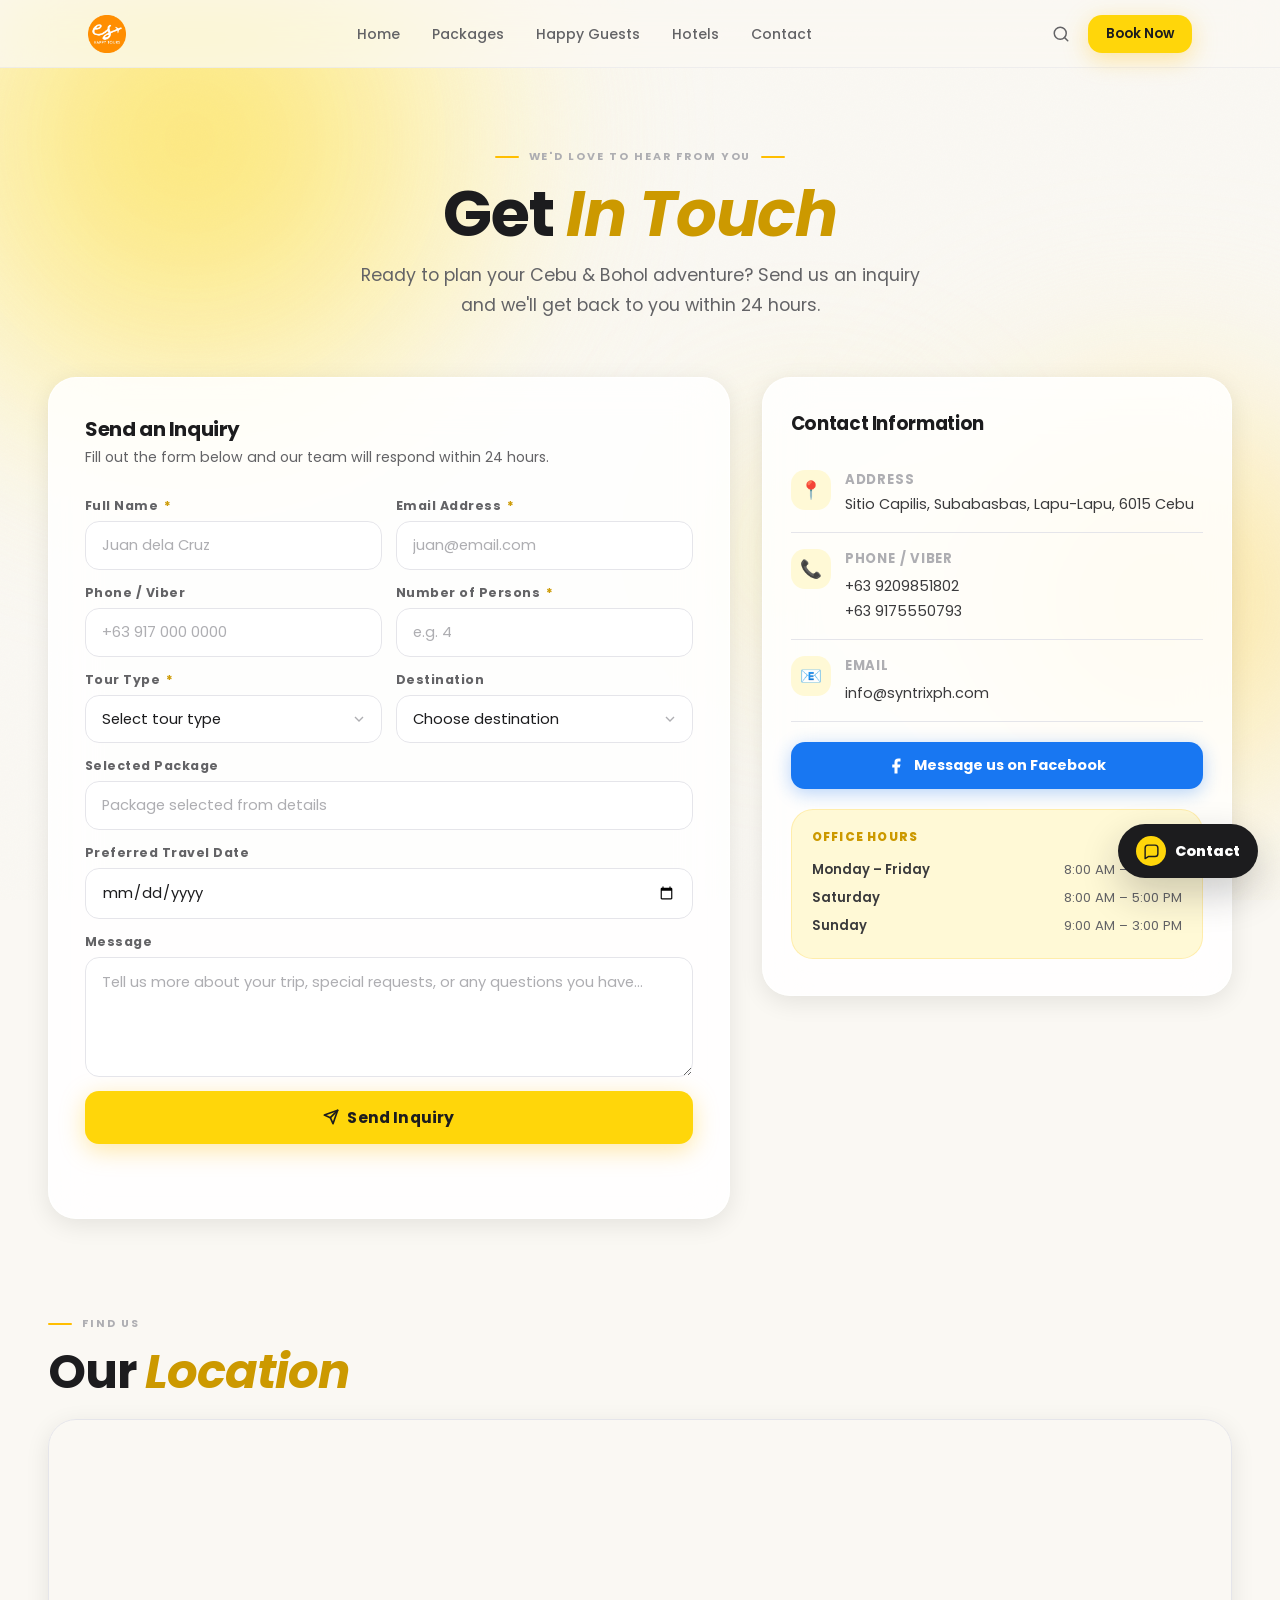
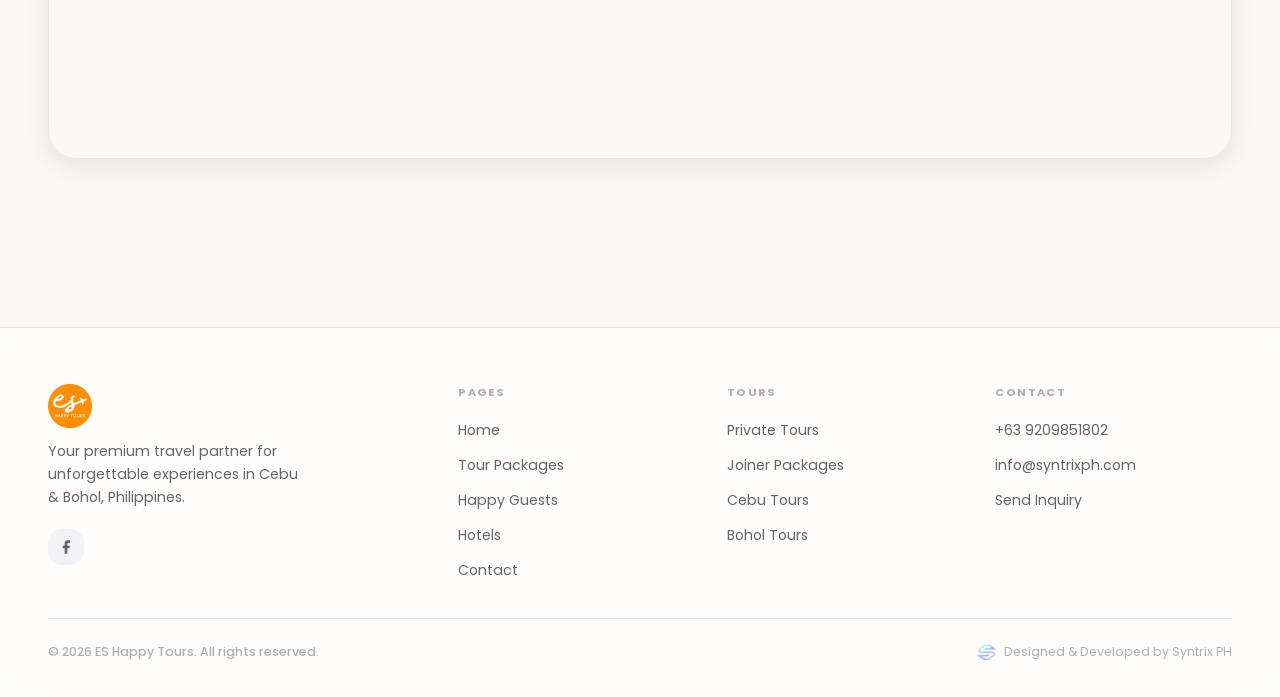
==== contact.html @ 5e9220c2 "Initial ES Happy Tours website" ====
<!DOCTYPE html>
<html lang="en">
<head>
  <meta charset="UTF-8" />
  <link rel="icon" type="image/png" sizes="512x512" href="/favicon.png" />
  <link rel="icon" type="image/png" sizes="192x192" href="/favicon-192.png" />
  <link rel="apple-touch-icon" sizes="180x180" href="/apple-touch-icon.png" />
  <link rel="shortcut icon" href="/favicon.ico" />
  <meta property="og:site_name" content="ES Happy Tours" />
  <meta property="og:image" content="https://eshappytours.com/favicon.png" />
  <meta name="twitter:image" content="https://eshappytours.com/favicon.png" />
  <!-- Meta Pixel Code -->
<script>
!function(f,b,e,v,n,t,s)
{if(f.fbq)return;n=f.fbq=function(){n.callMethod?
n.callMethod.apply(n,arguments):n.queue.push(arguments)};
if(!f._fbq)f._fbq=n;n.push=n;n.loaded=!0;n.version='2.0';
n.queue=[];t=b.createElement(e);t.async=!0;
t.src=v;s=b.getElementsByTagName(e)[0];
s.parentNode.insertBefore(t,s)}(window, document,'script',
'https://connect.facebook.net/en_US/fbevents.js');
fbq('init', '2161999427676069');
fbq('track', 'PageView');
</script>
<noscript><img height="1" width="1" style="display:none"
src="https://www.facebook.com/tr?id=2161999427676069&ev=PageView&noscript=1"
/></noscript>
<!-- End Meta Pixel Code -->
  <meta name="viewport" content="width=device-width, initial-scale=1.0" />
  <meta name="description" content="Contact ES Happy Tours to book your Cebu & Bohol adventure. We'd love to plan your perfect trip." />
  <title>Contact Us — ES Happy Tours</title>

  <link rel="preconnect" href="https://fonts.googleapis.com" />
  <link rel="preconnect" href="https://fonts.gstatic.com" crossorigin />
  <link href="https://fonts.googleapis.com/css2?family=Poppins:wght@300;400;500;600;700;800;900&display=swap" rel="stylesheet" />

  <link rel="stylesheet" href="css/style.css" />
  <link rel="stylesheet" href="css/contact.css" />
  <link rel="stylesheet" href="components/preloader/preloader.css" />
  <link rel="stylesheet" href="components/contact-widget/contact-widget.css" />
</head>
<body>

  <div class="bg-canvas" aria-hidden="true">
    <div class="blob blob-1"></div>
    <div class="blob blob-2"></div>
    <div class="blob blob-3"></div>
  </div>
  <div class="bg-noise" aria-hidden="true"></div>

  <!-- ── HEADER ── -->
  <header class="site-header" id="site-header">
    <div class="nav-container">
      <a class="nav-logo" href="home">
        <img src="assets/images/eslogo.png" alt="ES Happy Tours" />
      </a>
      <nav class="nav-links" aria-label="Main navigation">
        <a href="home">Home</a>
        <a href="packages">Packages</a>
        <a href="guests">Happy Guests</a>
        <a href="hotels">Hotels</a>
        <a href="contact">Contact</a>
      </nav>
      <div class="nav-actions">
        <button class="btn-icon" id="btn-search" aria-label="Search">
          <svg xmlns="http://www.w3.org/2000/svg" width="18" height="18" fill="none" stroke="currentColor" stroke-width="2" stroke-linecap="round" stroke-linejoin="round" viewBox="0 0 24 24"><circle cx="11" cy="11" r="8"/><line x1="21" y1="21" x2="16.65" y2="16.65"/></svg>
        </button>
        <a href="contact" class="btn-cta-nav">Book Now</a>
        <button class="btn-hamburger" id="btn-hamburger" aria-label="Open menu" aria-expanded="false">
          <span></span><span></span><span></span>
        </button>
      </div>
    </div>
  </header>

  <nav class="nav-mobile" id="nav-mobile" aria-label="Mobile navigation">
    <a href="home">Home</a>
    <a href="packages">Packages</a>
    <a href="guests">Happy Guests</a>
    <a href="hotels">Hotels</a>
    <a href="contact">Contact</a>
  </nav>

  <div class="search-overlay" id="search-overlay" aria-hidden="true">
    <div class="search-box">
      <svg xmlns="http://www.w3.org/2000/svg" width="18" height="18" fill="none" stroke="#AEAEB2" stroke-width="2" stroke-linecap="round" stroke-linejoin="round" viewBox="0 0 24 24" aria-hidden="true"><circle cx="11" cy="11" r="8"/><line x1="21" y1="21" x2="16.65" y2="16.65"/></svg>
      <input type="text" id="search-input" placeholder="Search tours, destinations…" autocomplete="off" />
      <button class="search-close" id="search-close" aria-label="Close search">✕</button>
    </div>
  </div>

  <!-- ══════════════════════════════════════════════
       PAGE HERO
  ══════════════════════════════════════════════ -->
  <div class="page-hero">
    <div class="eyebrow">
      <span class="eyebrow-line"></span>
      <span class="eyebrow-text">We'd Love to Hear From You</span>
      <span class="eyebrow-line"></span>
    </div>
    <h1>Get <em>In Touch</em></h1>
    <p>Ready to plan your Cebu &amp; Bohol adventure? Send us an inquiry and we'll get back to you within 24 hours.</p>
  </div>


  <!-- ══════════════════════════════════════════════
       CONTACT FORM + INFO
  ══════════════════════════════════════════════ -->
  <section class="contact-section">
    <div class="inner">
      <div class="contact-grid">

        <!-- ── INQUIRY FORM ── -->
        <div class="form-card reveal">
          <h2 class="form-card-title">Send an Inquiry</h2>
          <p class="form-card-sub">Fill out the form below and our team will respond within 24 hours.</p>

          <form id="contact-form" action="/send-inquiry.php" method="post" novalidate>
            <input type="text" id="website" name="website" style="display:none" tabindex="-1" autocomplete="off">

<input type="hidden" id="f-page-url" name="page_url">
<input type="hidden" id="f-referrer" name="referrer">
<input type="hidden" id="f-submitted-at" name="submitted_at">

            <div class="form-row">
              <div class="form-group">
                <label class="form-label" for="f-name">Full Name <span class="req">*</span></label>
                <input class="form-input" type="text" id="f-name" name="name" placeholder="Juan dela Cruz" autocomplete="name" required />
              </div>
              <div class="form-group">
                <label class="form-label" for="f-email">Email Address <span class="req">*</span></label>
                <input class="form-input" type="email" id="f-email" name="email" placeholder="juan@email.com" autocomplete="email" required />
              </div>
            </div>

            <div class="form-row">
              <div class="form-group">
                <label class="form-label" for="f-phone">Phone / Viber</label>
                <input class="form-input" type="tel" id="f-phone" name="phone" placeholder="+63 917 000 0000" autocomplete="tel" />
              </div>
              <div class="form-group">
                <label class="form-label" for="f-persons">Number of Persons <span class="req">*</span></label>
                <input class="form-input" type="number" id="f-persons" name="persons" placeholder="e.g. 4" min="1" max="50" required />
              </div>
            </div>

            <div class="form-row">
              <div class="form-group">
                <label class="form-label" for="f-tour-type">Tour Type <span class="req">*</span></label>
                <select class="form-select" id="f-tour-type" name="tour_type" required>
                  <option value="" disabled selected>Select tour type</option>
                  <option value="private">Private Tour</option>
                  <option value="joiner">Joiner Package</option>
                </select>
              </div>
              <div class="form-group">
                <label class="form-label" for="f-destination">Destination</label>
                <select class="form-select" id="f-destination" name="destination">
                  <option value="" disabled selected>Choose destination</option>
                  <option value="cebu">Cebu</option>
                  <option value="bohol">Bohol</option>
                  <option value="both">Cebu + Bohol</option>
                  <option value="undecided">Not sure yet</option>
                </select>
              </div>
            </div>

            <div class="form-group">
              <label class="form-label" for="f-package">Selected Package</label>
              <input class="form-input" type="text" id="f-package" name="package" placeholder="Package selected from details" readonly />
            </div>

            <div class="form-group">
              <label class="form-label" for="f-date">Preferred Travel Date</label>
              <input class="form-input" type="date" id="f-date" name="date" />
            </div>

            <div class="form-group">
              <label class="form-label" for="f-message">Message</label>
              <textarea class="form-textarea" id="f-message" name="message" placeholder="Tell us more about your trip, special requests, or any questions you have…"></textarea>
            </div>

            <button class="form-submit" type="submit" id="btn-submit">
              <svg xmlns="http://www.w3.org/2000/svg" width="16" height="16" fill="none" stroke="currentColor" stroke-width="2.5" stroke-linecap="round" stroke-linejoin="round" viewBox="0 0 24 24"><line x1="22" y1="2" x2="11" y2="13"/><polygon points="22 2 15 22 11 13 2 9 22 2"/></svg>
              Send Inquiry
            </button>

            <p class="form-feedback" id="form-feedback" aria-live="polite"></p>
          </form>
        </div>


        <!-- ── CONTACT INFO ── -->
        <div class="info-card reveal reveal-delay-2">
          <h3 class="info-card-title">Contact Information</h3>

          <div class="info-item">
            <div class="info-icon">📍</div>
            <div class="info-detail">
              <strong>Address</strong>
              <p>Sitio Capilis, Subabasbas, Lapu-Lapu, 6015 Cebu</p>
            </div>
          </div>

          <div class="info-item">
            <div class="info-icon">📞</div>
            <div class="info-detail">
              <strong>Phone / Viber</strong>
              <ul><a href="tel:+639209851802">+63 9209851802</a></ul>
              <ul><a href="tel:+639175550793">+63 9175550793</a></ul>
            </div>
          </div>

          <div class="info-item">
            <div class="info-icon">📧</div>
            <div class="info-detail">
              <strong>Email</strong>
              <a href="mailto:info@syntrixph.com">info@syntrixph.com</a>
            </div>
          </div>

          <a href="https://www.facebook.com/ESHappyTours" target="_blank" rel="noopener noreferrer" class="btn-facebook">
            <svg xmlns="http://www.w3.org/2000/svg" width="18" height="18" fill="currentColor" viewBox="0 0 24 24"><path d="M18 2h-3a5 5 0 0 0-5 5v3H7v4h3v8h4v-8h3l1-4h-4V7a1 1 0 0 1 1-1h3z"/></svg>
            Message us on Facebook
          </a>

          <div class="hours-card">
            <h4>Office Hours</h4>
            <div class="hours-row">
              <span class="hours-days">Monday – Friday</span>
              <span class="hours-time">8:00 AM – 6:00 PM</span>
            </div>
            <div class="hours-row">
              <span class="hours-days">Saturday</span>
              <span class="hours-time">8:00 AM – 5:00 PM</span>
            </div>
            <div class="hours-row">
              <span class="hours-days">Sunday</span>
              <span class="hours-time">9:00 AM – 3:00 PM</span>
            </div>
          </div>
        </div>

      </div>
    </div>
  </section>


  <!-- ══════════════════════════════════════════════
       MAP SECTION
  ══════════════════════════════════════════════ -->
  <section class="map-section">
    <div class="inner">
      <div class="section-hd reveal" style="text-align:left;margin-bottom:20px;">
        <div class="eyebrow" style="justify-content:flex-start;">
          <span class="eyebrow-line"></span>
          <span class="eyebrow-text">Find Us</span>
        </div>
        <h2>Our <em>Location</em></h2>
      </div>
      <div class="map-container reveal">
        <!-- Replace src with your actual Google Maps embed URL -->
        <iframe
          src="https://www.google.com/maps/embed?pb=!1m18!1m12!1m3!1d3925.973568353927!2d123.96872647605574!3d10.263713189855576!2m3!1f0!2f0!3f0!3m2!1i1024!2i768!4f13.1!3m3!1m2!1s0x33a99bb6978c1693%3A0xc9450e918ebc047!2sE.S.%20Happy%20Tours!5e0!3m2!1sen!2sph!4v1778467590645!5m2!1sen!2sph"
          title="ES Happy Tours Location — Cebu City"
          loading="lazy"
          referrerpolicy="strict-origin-when-cross-origin"
          allowfullscreen>
        </iframe>
      </div>
    </div>
  </section>


  <!-- ══════════════════════════════════════════════
       FOOTER
  ══════════════════════════════════════════════ -->
  <footer class="site-footer">
    <div class="footer-grid">
      <div class="footer-brand-col">
        <div class="footer-logo"><img src="assets/images/eslogo.png" alt="ES Happy Tours" /></div>
        <p>Your premium travel partner for unforgettable experiences in Cebu &amp; Bohol, Philippines.</p>
        <div class="footer-social">
          <a href="https://www.facebook.com/YOUR_PAGE_HERE" target="_blank" rel="noopener noreferrer" aria-label="Facebook">
            <svg xmlns="http://www.w3.org/2000/svg" width="16" height="16" fill="currentColor" viewBox="0 0 24 24"><path d="M18 2h-3a5 5 0 0 0-5 5v3H7v4h3v8h4v-8h3l1-4h-4V7a1 1 0 0 1 1-1h3z"/></svg>
          </a>
        </div>
      </div>
      <div class="footer-col"><h4>Pages</h4><ul><li><a href="home">Home</a></li><li><a href="packages">Tour Packages</a></li><li><a href="guests">Happy Guests</a></li><li><a href="hotels">Hotels</a></li><li><a href="contact">Contact</a></li></ul></div>
      <div class="footer-col"><h4>Tours</h4><ul><li><a href="packages">Private Tours</a></li><li><a href="packages">Joiner Packages</a></li><li><a href="packages">Cebu Tours</a></li><li><a href="packages">Bohol Tours</a></li></ul></div>
      <div class="footer-col"><h4>Contact</h4><ul><li><a href="tel:+639209851802">+63 9209851802</a></li><li><a href="mailto:info@syntrixph.com">info@syntrixph.com</a></li><li><a href="contact">Send Inquiry</a></li></ul></div>
    </div>
    <div class="footer-bottom">
      <span class="footer-copy">© 2026 ES Happy Tours. All rights reserved.</span>
      <div class="footer-dev">
        <img src="assets/images/SYNTRIX-LOGO-S.png" alt="Syntrix PH" />
        <a href="https://syntrixph.com" target="_blank" rel="noopener noreferrer">Designed &amp; Developed by Syntrix PH</a>
      </div>
    </div>
  </footer>

  <script src="components/preloader/preloader.js"></script>
  <script src="js/main.js"></script>
  <script src="components/contact-widget/contact-widget.js"></script>
</body>
</html>
---- css/style.css ----
/* ============================================================
   ES HAPPY TOURS — GLOBAL DESIGN SYSTEM
   style.css  |  Syntrix PH © 2026
   ============================================================ */


/* ── 1. CSS VARIABLES ─────────────────────────────────────── */
:root {
  --yellow:        #FFD60A;
  --yellow-soft:   #FFF9D6;
  --yellow-warm:   #FFBE00;
  --yellow-deep:   #CC9900;
  --white:         #FFFFFF;
  --off-white:     #FAF8F3;
  --gray-1:        #1C1C1E;
  --gray-2:        #3A3A3C;
  --gray-3:        #636366;
  --gray-4:        #AEAEB2;
  --gray-5:        #E5E5EA;
  --gray-6:        #F2F2F7;
  --color-success: #34C759;
  --color-error:   #FF3B30;
  --fb-blue:       #1877F2;
  --fb-blue-dark:  #0e5fc0;

  --nav-height:    68px;
  --max-w:         1200px;
  --pad-x:         clamp(16px, 4vw, 48px);

  --r-sm:   8px;
  --r-md:   14px;
  --r-lg:   22px;
  --r-xl:   28px;
  --r-pill: 999px;

  --sh-sm:     0 2px 8px  rgba(0,0,0,0.06);
  --sh-md:     0 6px 24px rgba(0,0,0,0.09);
  --sh-lg:     0 20px 48px rgba(0,0,0,0.14);
  --sh-yellow: 0 6px 24px rgba(255,190,0,0.35);

  --ease: cubic-bezier(0.16, 1, 0.3, 1);
}


/* ── 2. RESET & BASE ─────────────────────────────────────── */
*, *::before, *::after { box-sizing: border-box; margin: 0; padding: 0; }

html { scroll-behavior: smooth; -webkit-text-size-adjust: 100%; }

body {
  font-family: 'Poppins', sans-serif;
  background: var(--off-white);
  color: var(--gray-1);
  overflow-x: hidden;
  min-height: 100vh;
  padding-top: var(--nav-height);
}

img  { display: block; max-width: 100%; }
a    { color: inherit; text-decoration: none; }
button { cursor: pointer; font-family: inherit; }
ul   { list-style: none; }

h1, h2, h3 {
  font-family: 'Poppins', sans-serif;
  font-weight: 700;
  line-height: 1.1;
  letter-spacing: -0.02em;
}

h1 em, h2 em { font-style: italic; color: var(--yellow-deep); }
h1 .muted, h2 .muted { color: var(--gray-4); }


/* ── 3. BACKGROUND BLOBS + NOISE ─────────────────────────── */
.bg-canvas {
  position: fixed; inset: 0; z-index: 0;
  pointer-events: none; overflow: hidden;
}

.blob {
  position: absolute; border-radius: 50%; filter: blur(90px);
}

.blob-1 {
  width: 680px; height: 680px;
  background: radial-gradient(circle, #FFD60A 0%, #FFF4B8 60%, transparent 100%);
  top: -200px; left: -150px; opacity: 0.65;
  animation: drift1 20s ease-in-out infinite alternate;
}

.blob-2 {
  width: 480px; height: 480px;
  background: radial-gradient(circle, #FFBE00 0%, #FFF9D6 65%, transparent 100%);
  bottom: 60px; right: -120px; opacity: 0.5;
  animation: drift2 25s ease-in-out infinite alternate;
}

.blob-3 {
  width: 340px; height: 340px;
  background: radial-gradient(circle, #FFE566 0%, transparent 70%);
  top: 42%; left: 50%; opacity: 0.4;
  animation: drift3 17s ease-in-out infinite alternate;
}

.bg-noise {
  position: fixed; inset: 0; z-index: 0; pointer-events: none; opacity: 0.022;
  background-image: url("data:image/svg+xml,%3Csvg xmlns='http://www.w3.org/2000/svg' width='300' height='300'%3E%3Cfilter id='n'%3E%3CfeTurbulence type='fractalNoise' baseFrequency='0.75' numOctaves='4' stitchTiles='stitch'/%3E%3C/filter%3E%3Crect width='300' height='300' filter='url(%23n)'/%3E%3C/svg%3E");
}


/* ── 4. SITE HEADER & NAV ────────────────────────────────── */
.site-header {
  position: fixed; top: 0; left: 0; right: 0; z-index: 900;
  height: var(--nav-height);
  background: rgba(250, 248, 243, 0.82);
  backdrop-filter: blur(24px) saturate(180%);
  -webkit-backdrop-filter: blur(24px) saturate(180%);
  border-bottom: 1px solid rgba(229,229,234,0.6);
  transition: box-shadow 0.3s var(--ease), background 0.3s var(--ease);
  animation: fadeDown 0.75s ease both;
}

.site-header.scrolled {
  box-shadow: 0 2px 20px rgba(0,0,0,0.08);
  background: rgba(250, 248, 243, 0.95);
}

.nav-container {
  max-width: var(--max-w);
  margin: 0 auto;
  height: var(--nav-height);
  padding: 0 var(--pad-x);
  display: flex;
  align-items: center;
  justify-content: space-between;
  gap: 24px;
}

.nav-logo {
  flex-shrink: 0;
  display: flex;
  align-items: center;
}

.nav-logo img {
  height: 38px;
  width: auto;
  object-fit: contain;
}

.nav-links {
  display: flex;
  align-items: center;
  gap: 4px;
  flex: 1;
  justify-content: center;
}

.nav-links a {
  padding: 8px 14px;
  font-size: 0.875rem;
  font-weight: 500;
  color: var(--gray-3);
  border-radius: var(--r-md);
  transition: color 0.2s, background 0.2s;
  white-space: nowrap;
}

.nav-links a:hover { color: var(--gray-1); background: rgba(0,0,0,0.04); }
.nav-links a.active { color: var(--gray-1); font-weight: 600; }
.nav-links a.active::after {
  content: '';
  display: block;
  margin: 2px auto 0;
  width: 16px; height: 2px;
  background: var(--yellow-warm);
  border-radius: 2px;
}

.nav-actions {
  display: flex;
  align-items: center;
  gap: 8px;
  flex-shrink: 0;
}

.btn-icon {
  display: flex; align-items: center; justify-content: center;
  width: 38px; height: 38px;
  border: none; background: transparent;
  border-radius: var(--r-md);
  color: var(--gray-3);
  transition: color 0.2s, background 0.2s;
}
.btn-icon:hover { color: var(--gray-1); background: rgba(0,0,0,0.05); }

.btn-hamburger {
  display: none;
  flex-direction: column; gap: 5px; justify-content: center; align-items: center;
  width: 38px; height: 38px;
  border: none; background: transparent;
  border-radius: var(--r-md);
  transition: background 0.2s;
}
.btn-hamburger:hover { background: rgba(0,0,0,0.05); }
.btn-hamburger span {
  display: block;
  width: 20px; height: 2px;
  background: var(--gray-2);
  border-radius: 2px;
  transition: transform 0.3s var(--ease), opacity 0.3s;
}
.btn-hamburger.open span:nth-child(1) { transform: translateY(7px) rotate(45deg); }
.btn-hamburger.open span:nth-child(2) { opacity: 0; transform: scaleX(0); }
.btn-hamburger.open span:nth-child(3) { transform: translateY(-7px) rotate(-45deg); }

.btn-cta-nav {
  display: inline-flex; align-items: center; gap: 6px;
  padding: 9px 18px;
  background: var(--yellow);
  color: var(--gray-1);
  font-size: 0.85rem; font-weight: 600;
  border: none; border-radius: var(--r-md);
  box-shadow: var(--sh-yellow);
  transition: all 0.2s var(--ease);
  white-space: nowrap;
}
.btn-cta-nav:hover { background: var(--yellow-warm); transform: translateY(-1px); box-shadow: 0 8px 24px rgba(255,190,0,0.42); }
.btn-cta-nav:active { transform: scale(0.97); }


/* ── 5. MOBILE MENU ──────────────────────────────────────── */
.nav-mobile {
  display: flex;
  flex-direction: column; gap: 2px;
  position: fixed;
  top: var(--nav-height); left: 0; right: 0;
  z-index: 899;
  background: rgba(250, 248, 243, 0.98);
  backdrop-filter: blur(24px);
  -webkit-backdrop-filter: blur(24px);
  border-bottom: 1px solid var(--gray-5);
  padding: 12px var(--pad-x) 20px;
  opacity: 0;
  visibility: hidden;
  pointer-events: none;
  transform: translateY(-10px);
  transition: opacity 0.25s var(--ease), transform 0.25s var(--ease), visibility 0s 0.26s;
}

.nav-mobile.open {
  opacity: 1;
  visibility: visible;
  pointer-events: auto;
  transform: translateY(0);
  transition: opacity 0.25s var(--ease), transform 0.25s var(--ease), visibility 0s 0s;
}

.nav-mobile a {
  padding: 13px 12px;
  font-size: 1rem; font-weight: 500;
  color: var(--gray-2);
  border-radius: var(--r-md);
  transition: background 0.2s, color 0.2s;
  border-bottom: 1px solid var(--gray-6);
}
.nav-mobile a:last-child { border-bottom: none; }
.nav-mobile a:hover { background: rgba(0,0,0,0.03); color: var(--gray-1); }
.nav-mobile a.active { color: var(--gray-1); font-weight: 600; }


/* ── 6. SEARCH OVERLAY ───────────────────────────────────── */
.search-overlay {
  position: fixed; inset: 0; z-index: 950;
  background: rgba(28,28,30,0.7);
  backdrop-filter: blur(8px);
  -webkit-backdrop-filter: blur(8px);
  display: flex; align-items: flex-start; justify-content: center;
  padding-top: 120px;
  opacity: 0; pointer-events: none;
  transition: opacity 0.25s var(--ease);
}

.search-overlay.open {
  opacity: 1; pointer-events: auto;
}

.search-box {
  width: 100%; max-width: 600px;
  margin: 0 var(--pad-x);
  background: var(--white);
  border-radius: var(--r-xl);
  padding: 8px 8px 8px 20px;
  display: flex; align-items: center; gap: 8px;
  box-shadow: var(--sh-lg);
  transform: translateY(-16px);
  transition: transform 0.3s var(--ease);
}

.search-overlay.open .search-box { transform: translateY(0); }

.search-box input {
  flex: 1;
  font-size: 1.05rem; color: var(--gray-1);
  background: transparent; border: none; outline: none;
  font-family: inherit; padding: 8px 0;
}
.search-box input::placeholder { color: var(--gray-4); }

.search-close {
  display: flex; align-items: center; justify-content: center;
  width: 40px; height: 40px;
  background: var(--gray-6); border: none;
  border-radius: var(--r-md); color: var(--gray-3);
  font-size: 1.1rem; font-weight: 600;
  transition: background 0.2s, color 0.2s;
}
.search-close:hover { background: var(--gray-5); color: var(--gray-1); }


/* ── 7. SITE FOOTER ──────────────────────────────────────── */
.site-footer {
  position: relative; z-index: 1;
  background: rgba(255,255,255,0.7);
  backdrop-filter: blur(20px);
  -webkit-backdrop-filter: blur(20px);
  border-top: 1px solid var(--gray-5);
  padding: 56px var(--pad-x) 36px;
  margin-top: 80px;
}

.footer-grid {
  max-width: var(--max-w);
  margin: 0 auto;
  display: grid;
  grid-template-columns: 1.6fr 1fr 1fr 1fr;
  gap: 40px 32px;
}

.footer-brand-col .footer-logo img {
  height: 44px; width: auto; object-fit: contain;
  margin-bottom: 12px;
}

.footer-brand-col p {
  font-size: 0.88rem; color: var(--gray-3);
  line-height: 1.65; max-width: 260px;
  margin-bottom: 20px;
}

.footer-social {
  display: flex; gap: 10px;
}

.footer-social a {
  display: flex; align-items: center; justify-content: center;
  width: 36px; height: 36px;
  background: var(--gray-6); border-radius: var(--r-md);
  color: var(--gray-3); font-size: 0.9rem;
  transition: background 0.2s, color 0.2s;
}
.footer-social a:hover { background: var(--yellow-soft); color: var(--yellow-deep); }

.footer-col h4 {
  font-family: 'Poppins', sans-serif;
  font-size: 0.7rem; font-weight: 700;
  letter-spacing: 0.12em; text-transform: uppercase;
  color: var(--gray-4); margin-bottom: 16px;
}

.footer-col ul { display: flex; flex-direction: column; gap: 10px; }

.footer-col ul li a {
  font-size: 0.88rem; color: var(--gray-3);
  transition: color 0.2s;
}
.footer-col ul li a:hover { color: var(--yellow-deep); }

.footer-bottom {
  max-width: var(--max-w);
  margin: 36px auto 0;
  padding-top: 24px;
  border-top: 1px solid var(--gray-5);
  display: flex; align-items: center; justify-content: space-between;
  gap: 16px;
  flex-wrap: wrap;
}

.footer-copy {
  font-size: 0.78rem; color: var(--gray-4); font-weight: 500;
}

.footer-dev {
  display: flex; align-items: center; gap: 7px;
  font-size: 0.78rem; color: var(--gray-4);
}
.footer-dev img { height: 16px; opacity: 0.45; }
.footer-dev a { color: var(--gray-4); transition: color 0.2s; }
.footer-dev a:hover { color: var(--yellow-deep); }


/* ── 8. SHARED COMPONENTS ────────────────────────────────── */

/* Buttons */
.btn-primary {
  display: inline-flex; align-items: center; gap: 8px;
  padding: 14px 28px;
  background: var(--yellow); color: var(--gray-1);
  font-size: 0.95rem; font-weight: 600; letter-spacing: 0.01em;
  border: none; border-radius: var(--r-md);
  box-shadow: var(--sh-yellow);
  transition: all 0.2s var(--ease);
  white-space: nowrap;
}
.btn-primary:hover { background: var(--yellow-warm); transform: translateY(-2px); box-shadow: 0 10px 32px rgba(255,190,0,0.44); }
.btn-primary:active { transform: scale(0.97); }

.btn-secondary {
  display: inline-flex; align-items: center; gap: 8px;
  padding: 13px 26px;
  background: var(--gray-1); color: var(--white);
  font-size: 0.95rem; font-weight: 600;
  border: none; border-radius: var(--r-md);
  transition: all 0.2s var(--ease);
}
.btn-secondary:hover { background: var(--gray-2); transform: translateY(-2px); box-shadow: var(--sh-md); }

.btn-outline {
  display: inline-flex; align-items: center; gap: 8px;
  padding: 13px 26px;
  background: transparent; color: var(--gray-1);
  font-size: 0.95rem; font-weight: 600;
  border: 1.5px solid var(--gray-5); border-radius: var(--r-md);
  transition: all 0.2s var(--ease);
}
.btn-outline:hover { border-color: var(--yellow-warm); background: rgba(255,214,10,0.06); }

/* Glass Card */
.glass-card {
  background: rgba(255,255,255,0.72);
  backdrop-filter: blur(30px) saturate(180%);
  -webkit-backdrop-filter: blur(30px) saturate(180%);
  border: 1px solid rgba(255,255,255,0.88);
  border-radius: var(--r-xl);
  box-shadow: 0 4px 32px rgba(0,0,0,0.05), 0 1px 0 rgba(255,255,255,0.9) inset;
}

/* Section Header */
.section-hd {
  text-align: center;
  margin-bottom: 48px;
}

.section-hd .eyebrow {
  display: inline-flex; align-items: center; gap: 10px;
  margin-bottom: 14px;
}

.eyebrow-line {
  width: 24px; height: 2px;
  background: var(--yellow-warm); border-radius: 2px;
}

.eyebrow-text {
  font-size: 0.68rem; font-weight: 700;
  letter-spacing: 0.18em; text-transform: uppercase;
  color: var(--gray-4);
}

.section-hd h2 {
  font-size: clamp(2rem, 4.5vw, 3rem);
  color: var(--gray-1);
  margin-bottom: 12px;
}

.section-hd p {
  font-size: clamp(0.93rem, 2vw, 1.05rem);
  color: var(--gray-3); line-height: 1.7;
  max-width: 520px; margin: 0 auto;
}

/* Page Hero (compact) */
.page-hero {
  position: relative; z-index: 1;
  padding: 72px var(--pad-x) 56px;
  text-align: center;
}

.page-hero .eyebrow { display: inline-flex; align-items: center; gap: 10px; margin-bottom: 14px; }

.page-hero h1 {
  font-size: clamp(2.4rem, 6vw, 4rem);
  color: var(--gray-1); margin-bottom: 12px;
}

.page-hero p {
  font-size: clamp(0.95rem, 2vw, 1.1rem);
  color: var(--gray-3); line-height: 1.7;
  max-width: 560px; margin: 0 auto;
}

/* Chips */
.chip {
  display: inline-flex; align-items: center; gap: 6px;
  padding: 7px 15px;
  background: rgba(255,255,255,0.78);
  backdrop-filter: blur(12px); -webkit-backdrop-filter: blur(12px);
  border: 1px solid rgba(255,255,255,0.9);
  border-radius: var(--r-pill);
  font-size: 0.78rem; font-weight: 500;
  color: var(--gray-2);
  box-shadow: var(--sh-sm);
  cursor: pointer;
  transition: all 0.2s var(--ease);
  white-space: nowrap;
}
.chip:hover { transform: translateY(-2px); box-shadow: 0 6px 16px rgba(0,0,0,0.09); }
.chip.active { background: var(--yellow); border-color: var(--yellow); color: var(--gray-1); box-shadow: var(--sh-yellow); }

.chip-pip {
  width: 6px; height: 6px; border-radius: 50%;
  background: var(--yellow-warm); flex-shrink: 0;
}


/* ── 9. DESTINATION STRIP (shared) ───────────────────────── */
.dest-section {
  position: relative; z-index: 1;
  width: 100%; max-width: var(--max-w);
  margin: 0 auto;
  padding: 0 var(--pad-x);
}

.dest-strip { overflow: hidden; width: 100%; }

.dest-track {
  display: flex; gap: 0;
  width: max-content;
  --marquee-shift: -50%;
  --marquee-duration: 30s;
  animation: autoScroll var(--marquee-duration) linear infinite;
}
.dest-track:hover { animation-play-state: paused; }

.dest-marquee-group {
  display: flex;
  flex: 0 0 auto;
  gap: 14px;
  padding-right: 14px;
}

.dest-card {
  flex: 0 0 210px; height: 280px;
  border-radius: var(--r-lg); overflow: hidden;
  position: relative;
  box-shadow: var(--sh-md);
  transition: transform 0.4s var(--ease), box-shadow 0.4s var(--ease);
  cursor: pointer;
  color: inherit;
  text-decoration: none;
}
.dest-card:hover { transform: translateY(-7px) scale(1.025); box-shadow: var(--sh-lg); }

.dest-card img {
  width: 100%; height: 100%; object-fit: cover;
  transition: transform 0.6s var(--ease);
}
.dest-card:hover img { transform: scale(1.07); }

.dest-info {
  position: absolute; bottom: 0; left: 0; right: 0;
  padding: 64px 16px 16px;
  background: linear-gradient(transparent, rgba(28,28,30,0.88));
  color: #fff;
}

.dest-name {
  font-size: 0.92rem;
  font-weight: 700;
  line-height: 1.2;
  margin-top: 9px;
}

.dest-meta {
  margin-top: 5px;
  color: rgba(255,255,255,0.82);
  font-size: 0.72rem;
  font-weight: 500;
}

.dest-price {
  margin-top: 10px;
  color: var(--yellow);
  font-size: 0.8rem;
  font-weight: 800;
}

.dest-tag {
  display: inline-block;
  background: var(--yellow); color: var(--gray-1);
  font-size: 0.58rem; font-weight: 700;
  letter-spacing: 0.1em; text-transform: uppercase;
  padding: 3px 9px; border-radius: var(--r-pill);
}

/* Section label above strip */
.strip-label {
  font-size: 0.68rem; font-weight: 700;
  letter-spacing: 0.14em; text-transform: uppercase;
  color: var(--gray-4); margin-bottom: 14px;
  padding-left: 2px;
}


/* ── 10. SCROLL REVEAL ───────────────────────────────────── */
.reveal {
  opacity: 0;
  transform: translateY(28px);
  transition: opacity 0.7s var(--ease), transform 0.7s var(--ease);
}
.reveal.visible { opacity: 1; transform: translateY(0); }

.reveal-delay-1 { transition-delay: 0.08s; }
.reveal-delay-2 { transition-delay: 0.16s; }
.reveal-delay-3 { transition-delay: 0.24s; }
.reveal-delay-4 { transition-delay: 0.32s; }
.reveal-delay-5 { transition-delay: 0.40s; }
.reveal-delay-6 { transition-delay: 0.48s; }


/* ── 11. KEYFRAME ANIMATIONS ──────────────────────────────── */
@keyframes fadeDown {
  from { opacity: 0; transform: translateY(-14px); }
  to   { opacity: 1; transform: translateY(0); }
}

@keyframes fadeUp {
  from { opacity: 0; transform: translateY(22px); }
  to   { opacity: 1; transform: translateY(0); }
}

@keyframes pulse {
  0%, 100% { opacity: 1; transform: scale(1); }
  50%       { opacity: 0.4; transform: scale(0.7); }
}

@keyframes drift1 {
  from { transform: translate(0, 0) scale(1); }
  to   { transform: translate(70px, 90px) scale(1.12); }
}

@keyframes drift2 {
  from { transform: translate(0, 0); }
  to   { transform: translate(-55px, -65px) scale(1.08); }
}

@keyframes drift3 {
  from { transform: translate(0, 0); }
  to   { transform: translate(-45px, 55px); }
}

@keyframes autoScroll {
  0%   { transform: translateX(0); }
  100% { transform: translateX(var(--marquee-shift)); }
}

@keyframes shimmer {
  from { background-position: -400px 0; }
  to   { background-position:  400px 0; }
}

@keyframes scaleIn {
  from { opacity: 0; transform: scale(0.94); }
  to   { opacity: 1; transform: scale(1); }
}


/* ── 12. RESPONSIVE ──────────────────────────────────────── */
@media (max-width: 1024px) {
  .footer-grid { grid-template-columns: 1fr 1fr; }
  .btn-cta-nav { display: none; }
}

@media (max-width: 768px) {
  .nav-links { display: none; }
  .btn-hamburger { display: flex; }
  .btn-icon.search-desktop-only { display: none; }

  .footer-grid { grid-template-columns: 1fr; gap: 32px; }
  .footer-bottom { flex-direction: column; text-align: center; }

  .dest-card { flex: 0 0 170px; height: 230px; }
}

@media (max-width: 480px) {
  :root { --nav-height: 60px; }
  .nav-logo img { height: 32px; }
}
---- css/contact.css ----
/* ============================================================
   ES HAPPY TOURS — CONTACT PAGE
   contact.css  |  Syntrix PH © 2026
   ============================================================ */


/* ── CONTACT LAYOUT ──────────────────────────────────────── */
.contact-section {
  position: relative; z-index: 1;
  padding: 0 var(--pad-x) 88px;
}

.contact-section .inner { max-width: var(--max-w); margin: 0 auto; }

.contact-grid {
  display: grid;
  grid-template-columns: 1.45fr 1fr;
  gap: 32px;
  align-items: start;
}


/* ── CONTACT FORM CARD ───────────────────────────────────── */
.form-card {
  background: rgba(255,255,255,0.85);
  backdrop-filter: blur(24px); -webkit-backdrop-filter: blur(24px);
  border: 1px solid rgba(255,255,255,0.92);
  border-radius: var(--r-xl); padding: 40px 36px;
  box-shadow: var(--sh-md);
}

.form-card-title {
  font-family: 'Poppins', sans-serif;
  font-size: 1.25rem; font-weight: 700;
  color: var(--gray-1); margin-bottom: 6px;
}

.form-card-sub {
  font-size: 0.88rem; color: var(--gray-3);
  margin-bottom: 28px; line-height: 1.6;
}

/* Form rows */
.form-row {
  display: grid;
  grid-template-columns: 1fr 1fr;
  gap: 14px;
}

.form-group {
  display: flex; flex-direction: column; gap: 6px;
  margin-bottom: 14px;
}

.form-group:last-child { margin-bottom: 0; }

.form-label {
  font-size: 0.78rem; font-weight: 700;
  color: var(--gray-3); letter-spacing: 0.04em;
}

.form-label .req { color: var(--yellow-deep); margin-left: 2px; }

.form-input, .form-select, .form-textarea {
  width: 100%;
  padding: 13px 16px;
  background: rgba(255,255,255,0.88);
  border: 1.5px solid var(--gray-5);
  border-radius: var(--r-md);
  font-family: 'Poppins', sans-serif;
  font-size: 0.92rem; color: var(--gray-1);
  outline: none;
  transition: border-color 0.2s var(--ease), box-shadow 0.2s var(--ease);
  appearance: none;
  -webkit-appearance: none;
}

.form-input::placeholder, .form-textarea::placeholder { color: var(--gray-4); }

.form-input:focus, .form-select:focus, .form-textarea:focus {
  border-color: var(--yellow-warm);
  box-shadow: 0 0 0 4px rgba(255,190,0,0.18);
}

.form-select {
  background-image: url("data:image/svg+xml,%3Csvg xmlns='http://www.w3.org/2000/svg' width='16' height='16' fill='none' stroke='%23AEAEB2' stroke-width='2' viewBox='0 0 24 24'%3E%3Cpath d='M6 9l6 6 6-6'/%3E%3C/svg%3E");
  background-repeat: no-repeat;
  background-position: right 14px center;
  padding-right: 40px;
  cursor: pointer;
}

.form-select option { color: var(--gray-1); background: var(--white); }

.form-textarea { resize: vertical; min-height: 120px; line-height: 1.6; }

.form-submit {
  width: 100%; margin-top: 8px;
  padding: 15px;
  background: var(--yellow); color: var(--gray-1);
  font-family: inherit; font-size: 0.98rem; font-weight: 700;
  border: none; border-radius: var(--r-md);
  box-shadow: var(--sh-yellow);
  cursor: pointer;
  display: flex; align-items: center; justify-content: center; gap: 8px;
  transition: all 0.2s var(--ease);
  letter-spacing: 0.01em;
}
.form-submit:hover { background: var(--yellow-warm); transform: translateY(-2px); box-shadow: 0 10px 32px rgba(255,190,0,0.44); }
.form-submit:active { transform: scale(0.98); }
.form-submit:disabled { opacity: 0.6; cursor: not-allowed; transform: none; }

/* Form feedback */
.form-feedback {
  margin-top: 14px;
  font-size: 0.82rem; text-align: center; font-weight: 500;
  min-height: 20px;
}
.form-feedback.success { color: var(--color-success); }
.form-feedback.error   { color: var(--color-error); }


/* ── CONTACT INFO CARD ───────────────────────────────────── */
.info-card {
  background: rgba(255,255,255,0.85);
  backdrop-filter: blur(24px); -webkit-backdrop-filter: blur(24px);
  border: 1px solid rgba(255,255,255,0.92);
  border-radius: var(--r-xl); padding: 36px 28px;
  box-shadow: var(--sh-md);
  display: flex; flex-direction: column; gap: 0;
}

.info-card-title {
  font-family: 'Poppins', sans-serif;
  font-size: 1.15rem; font-weight: 700;
  color: var(--gray-1); margin-bottom: 20px;
}

.info-item {
  display: flex; align-items: flex-start; gap: 14px;
  padding: 16px 0;
  border-bottom: 1px solid var(--gray-5);
}
.info-item:last-of-type { border-bottom: none; }

.info-icon {
  width: 40px; height: 40px; border-radius: var(--r-md);
  background: var(--yellow-soft);
  display: flex; align-items: center; justify-content: center;
  font-size: 1.1rem; flex-shrink: 0;
}

.info-detail { flex: 1; }
.info-detail strong { display: block; font-size: 0.82rem; font-weight: 700; color: var(--gray-4); letter-spacing: 0.06em; text-transform: uppercase; margin-bottom: 4px; }
.info-detail a, .info-detail p { font-size: 0.9rem; color: var(--gray-2); line-height: 1.5; }
.info-detail a:hover { color: var(--yellow-deep); }

/* Facebook button in info card */
.btn-facebook {
  display: flex; align-items: center; justify-content: center;
  gap: 9px; margin-top: 20px;
  padding: 13px;
  background: var(--fb-blue); color: #fff;
  font-size: 0.9rem; font-weight: 700;
  border-radius: var(--r-md);
  box-shadow: 0 4px 18px rgba(24,119,242,0.32);
  transition: all 0.2s var(--ease);
}
.btn-facebook:hover { background: var(--fb-blue-dark); transform: translateY(-2px); box-shadow: 0 8px 24px rgba(24,119,242,0.42); }

/* Office hours */
.hours-card {
  margin-top: 20px;
  background: var(--yellow-soft);
  border: 1.5px solid rgba(255,190,0,0.2);
  border-radius: var(--r-lg); padding: 18px 20px;
}
.hours-card h4 {
  font-family: 'Poppins', sans-serif;
  font-size: 0.75rem; font-weight: 800;
  letter-spacing: 0.1em; text-transform: uppercase;
  color: var(--yellow-deep); margin-bottom: 10px;
}
.hours-row {
  display: flex; justify-content: space-between; align-items: center;
  font-size: 0.82rem; color: var(--gray-2); padding: 4px 0;
}
.hours-row .hours-days { font-weight: 600; }
.hours-row .hours-time { color: var(--gray-3); }


/* ── MAP SECTION ─────────────────────────────────────────── */
.map-section {
  position: relative; z-index: 1;
  padding: 0 var(--pad-x) 88px;
}
.map-section .inner { max-width: var(--max-w); margin: 0 auto; }

.map-container {
  width: 100%; height: 340px;
  border-radius: var(--r-xl); overflow: hidden;
  box-shadow: var(--sh-md);
  border: 1px solid var(--gray-5);
}

.map-container iframe {
  width: 100%; height: 100%; border: none; display: block;
}

.map-placeholder {
  width: 100%; height: 100%;
  background: linear-gradient(145deg, #dbeafe 0%, #bfdbfe 50%, #93c5fd 100%);
  display: flex; flex-direction: column; align-items: center; justify-content: center;
  gap: 10px; color: var(--gray-3);
}

.map-placeholder svg { opacity: 0.5; }
.map-placeholder p { font-size: 0.9rem; color: var(--gray-4); }


/* ── RESPONSIVE ──────────────────────────────────────────── */
@media (max-width: 900px) {
  .contact-grid { grid-template-columns: 1fr; }
  .info-card { order: -1; }
}

@media (max-width: 600px) {
  .form-row { grid-template-columns: 1fr; }
  .form-card { padding: 28px 20px; }
}
---- components/preloader/preloader.css ----
/* Premium logo preloader */
.site-preloader {
  position: fixed;
  inset: 0;
  z-index: 9999;
  display: flex;
  align-items: center;
  justify-content: center;
  background:
    radial-gradient(circle at 50% 44%, rgba(255,214,10,0.16), transparent 34%),
    rgba(250,248,243,0.96);
  backdrop-filter: blur(18px) saturate(160%);
  -webkit-backdrop-filter: blur(18px) saturate(160%);
  opacity: 1;
  visibility: visible;
  transition: opacity 0.55s var(--ease), visibility 0s 0.55s;
}

.site-preloader.is-hidden {
  opacity: 0;
  visibility: hidden;
  pointer-events: none;
}

.site-preloader-mark {
  position: relative;
  display: flex;
  align-items: center;
  justify-content: center;
  width: min(210px, 44vw);
  aspect-ratio: 1;
}

.site-preloader-mark::before,
.site-preloader-mark::after {
  content: '';
  position: absolute;
  inset: 14%;
  border-radius: 50%;
  background: rgba(255,214,10,0.22);
  filter: blur(22px);
  animation: preloaderGlow 1.55s ease-in-out infinite;
}

.site-preloader-mark::after {
  inset: 26%;
  background: rgba(255,190,0,0.24);
  animation-delay: 0.18s;
}

.site-preloader-logo {
  position: relative;
  z-index: 1;
  width: min(150px, 34vw);
  height: auto;
  object-fit: contain;
  filter: drop-shadow(0 16px 32px rgba(28,28,30,0.14));
  animation: preloaderLogoPulse 1.55s ease-in-out infinite;
}

@keyframes preloaderLogoPulse {
  0%, 100% {
    transform: scale(0.96);
    opacity: 0.72;
  }
  50% {
    transform: scale(1);
    opacity: 1;
  }
}

@keyframes preloaderGlow {
  0%, 100% {
    transform: scale(0.82);
    opacity: 0.42;
  }
  50% {
    transform: scale(1.12);
    opacity: 0.9;
  }
}

@media (prefers-reduced-motion: reduce) {
  .site-preloader,
  .site-preloader-mark::before,
  .site-preloader-mark::after,
  .site-preloader-logo {
    animation: none;
    transition-duration: 0.2s;
  }
}
---- components/contact-widget/contact-widget.css ----
/* Floating contact widget */
.contact-widget {
  position: fixed;
  right: 22px;
  bottom: 22px;
  z-index: 940;
  display: flex;
  flex-direction: column;
  align-items: flex-end;
  gap: 12px;
  font-family: 'Poppins', sans-serif;
}

.contact-widget-panel {
  display: grid;
  gap: 8px;
  width: min(260px, calc(100vw - 44px));
  padding: 10px;
  border: 1px solid rgba(255,255,255,0.88);
  border-radius: 22px;
  background: rgba(255,255,255,0.84);
  box-shadow: 0 20px 50px rgba(28,28,30,0.16);
  backdrop-filter: blur(24px) saturate(180%);
  -webkit-backdrop-filter: blur(24px) saturate(180%);
  opacity: 0;
  transform: translateY(10px) scale(0.98);
  pointer-events: none;
  transition: opacity 0.22s var(--ease), transform 0.22s var(--ease);
}

.contact-widget.open .contact-widget-panel {
  opacity: 1;
  transform: translateY(0) scale(1);
  pointer-events: auto;
}

.contact-widget-link {
  display: grid;
  grid-template-columns: 38px 1fr;
  align-items: center;
  gap: 10px;
  padding: 10px;
  border-radius: 16px;
  color: var(--gray-1);
  transition: background 0.18s var(--ease), transform 0.18s var(--ease);
}

.contact-widget-link:hover {
  background: var(--yellow-soft);
  transform: translateY(-1px);
}

.contact-widget-icon {
  display: flex;
  align-items: center;
  justify-content: center;
  width: 38px;
  height: 38px;
  border-radius: 14px;
  color: var(--white);
}

.contact-widget-icon svg {
  width: 21px;
  height: 21px;
  display: block;
  fill: currentColor;
}

.contact-widget-icon--wechat {
  background: #07c160;
}

.contact-widget-icon--messenger {
  background: #0084ff;
}

.contact-widget-icon--email {
  background: var(--gray-1);
}

.contact-widget-icon--email svg {
  fill: none;
}

.contact-widget-icon--telegram {
  background: #2aabee;
}

.contact-widget-text {
  display: grid;
  gap: 2px;
}

.contact-widget-text strong {
  font-size: 0.88rem;
  line-height: 1.2;
}

.contact-widget-text span {
  color: var(--gray-4);
  font-size: 0.74rem;
  line-height: 1.3;
}

.contact-widget-toggle {
  display: inline-flex;
  align-items: center;
  gap: 9px;
  min-height: 54px;
  padding: 0 18px;
  border: 0;
  border-radius: var(--r-pill);
  background: var(--gray-1);
  color: var(--white);
  box-shadow: 0 16px 38px rgba(28,28,30,0.22);
  font-size: 0.9rem;
  font-weight: 800;
  transition: transform 0.18s var(--ease), background 0.18s var(--ease), box-shadow 0.18s var(--ease);
}

.contact-widget-toggle:hover {
  background: #000;
  transform: translateY(-1px);
  box-shadow: 0 18px 42px rgba(28,28,30,0.28);
}

.contact-widget-toggle-icon {
  display: inline-flex;
  align-items: center;
  justify-content: center;
  width: 30px;
  height: 30px;
  border-radius: 50%;
  background: var(--yellow);
  color: var(--gray-1);
}

.contact-widget-toggle-icon svg {
  width: 17px;
  height: 17px;
}

@media (max-width: 560px) {
  .contact-widget {
    right: 14px;
    bottom: 14px;
  }

  .contact-widget-toggle {
    width: 54px;
    min-height: 54px;
    padding: 0;
    justify-content: center;
  }

  .contact-widget-toggle > span:not(.contact-widget-toggle-icon) {
    position: absolute;
    width: 1px;
    height: 1px;
    overflow: hidden;
    clip: rect(0, 0, 0, 0);
    white-space: nowrap;
  }
}
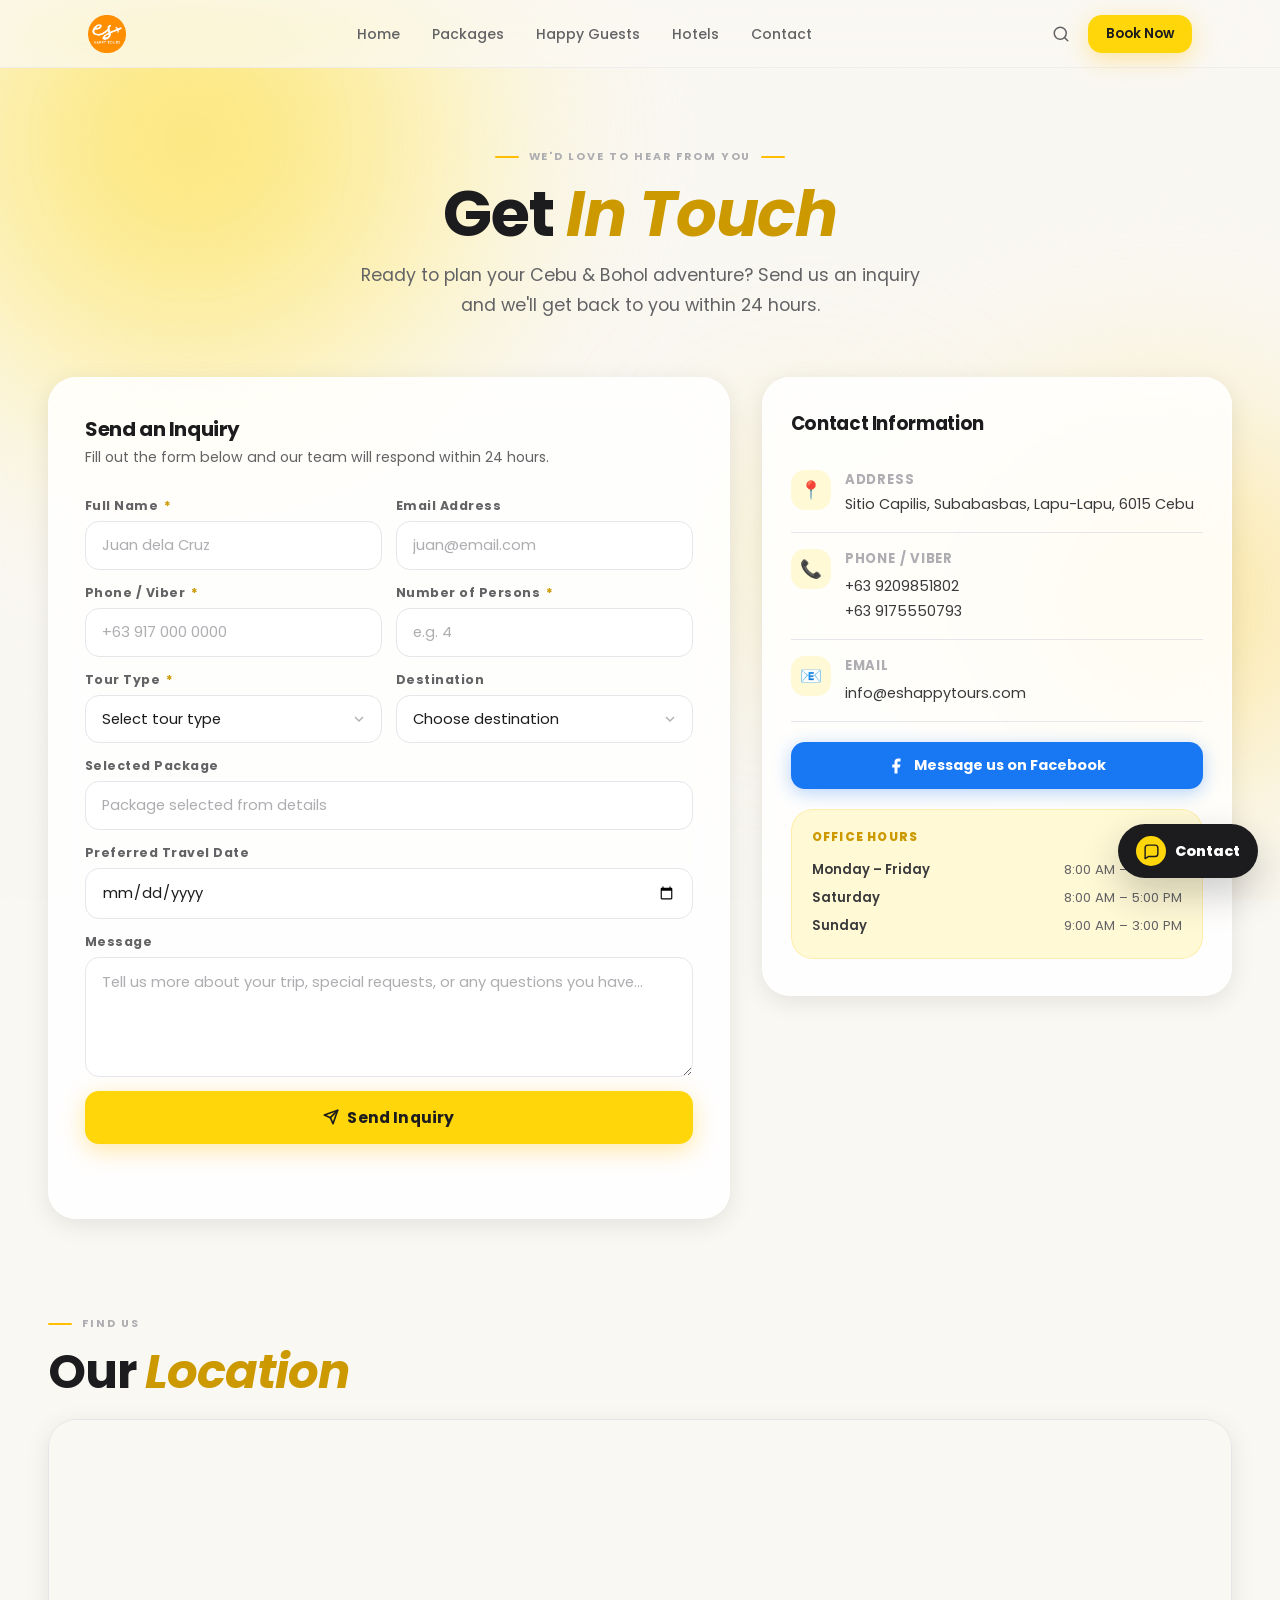
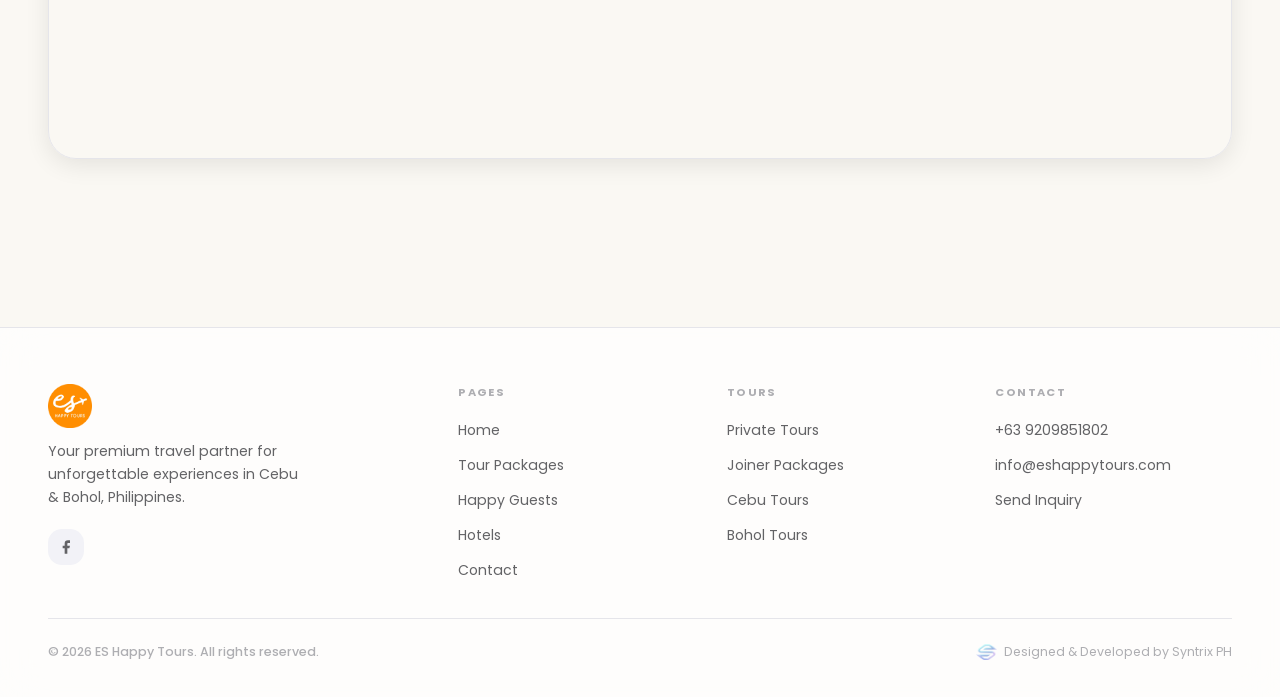
==== commit 2a544c90: "Fix contact form fetch email submission" ====
--- a/contact.html
+++ b/contact.html
@@ -117,10 +117,9 @@
 
           <form id="contact-form" action="/send-inquiry.php" method="post" novalidate>
             <input type="text" id="website" name="website" style="display:none" tabindex="-1" autocomplete="off">
-
-<input type="hidden" id="f-page-url" name="page_url">
-<input type="hidden" id="f-referrer" name="referrer">
-<input type="hidden" id="f-submitted-at" name="submitted_at">
+            <input type="hidden" id="f-page-url" name="page_url">
+            <input type="hidden" id="f-referrer" name="referrer">
+            <input type="hidden" id="f-submitted-at" name="submitted_at">
 
             <div class="form-row">
               <div class="form-group">
@@ -128,15 +127,15 @@
                 <input class="form-input" type="text" id="f-name" name="name" placeholder="Juan dela Cruz" autocomplete="name" required />
               </div>
               <div class="form-group">
-                <label class="form-label" for="f-email">Email Address <span class="req">*</span></label>
-                <input class="form-input" type="email" id="f-email" name="email" placeholder="juan@email.com" autocomplete="email" required />
+                <label class="form-label" for="f-email">Email Address</label>
+                <input class="form-input" type="email" id="f-email" name="email" placeholder="juan@email.com" autocomplete="email" />
               </div>
             </div>
 
             <div class="form-row">
               <div class="form-group">
-                <label class="form-label" for="f-phone">Phone / Viber</label>
-                <input class="form-input" type="tel" id="f-phone" name="phone" placeholder="+63 917 000 0000" autocomplete="tel" />
+                <label class="form-label" for="f-phone">Phone / Viber <span class="req">*</span></label>
+                <input class="form-input" type="tel" id="f-phone" name="phone" placeholder="+63 917 000 0000" autocomplete="tel" required />
               </div>
               <div class="form-group">
                 <label class="form-label" for="f-persons">Number of Persons <span class="req">*</span></label>
@@ -215,7 +214,7 @@
             <div class="info-icon">📧</div>
             <div class="info-detail">
               <strong>Email</strong>
-              <a href="mailto:info@syntrixph.com">info@syntrixph.com</a>
+              <a href="mailto:info@eshappytours.com">info@eshappytours.com</a>
             </div>
           </div>
 
@@ -288,7 +287,7 @@
       </div>
       <div class="footer-col"><h4>Pages</h4><ul><li><a href="home">Home</a></li><li><a href="packages">Tour Packages</a></li><li><a href="guests">Happy Guests</a></li><li><a href="hotels">Hotels</a></li><li><a href="contact">Contact</a></li></ul></div>
       <div class="footer-col"><h4>Tours</h4><ul><li><a href="packages">Private Tours</a></li><li><a href="packages">Joiner Packages</a></li><li><a href="packages">Cebu Tours</a></li><li><a href="packages">Bohol Tours</a></li></ul></div>
-      <div class="footer-col"><h4>Contact</h4><ul><li><a href="tel:+639209851802">+63 9209851802</a></li><li><a href="mailto:info@syntrixph.com">info@syntrixph.com</a></li><li><a href="contact">Send Inquiry</a></li></ul></div>
+      <div class="footer-col"><h4>Contact</h4><ul><li><a href="tel:+639209851802">+63 9209851802</a></li><li><a href="mailto:info@eshappytours.com">info@eshappytours.com</a></li><li><a href="contact">Send Inquiry</a></li></ul></div>
     </div>
     <div class="footer-bottom">
       <span class="footer-copy">© 2026 ES Happy Tours. All rights reserved.</span>
@@ -300,7 +299,7 @@
   </footer>
 
   <script src="components/preloader/preloader.js"></script>
-  <script src="js/main.js"></script>
+  <script src="js/main.js?v=4"></script>
   <script src="components/contact-widget/contact-widget.js"></script>
 </body>
 </html>
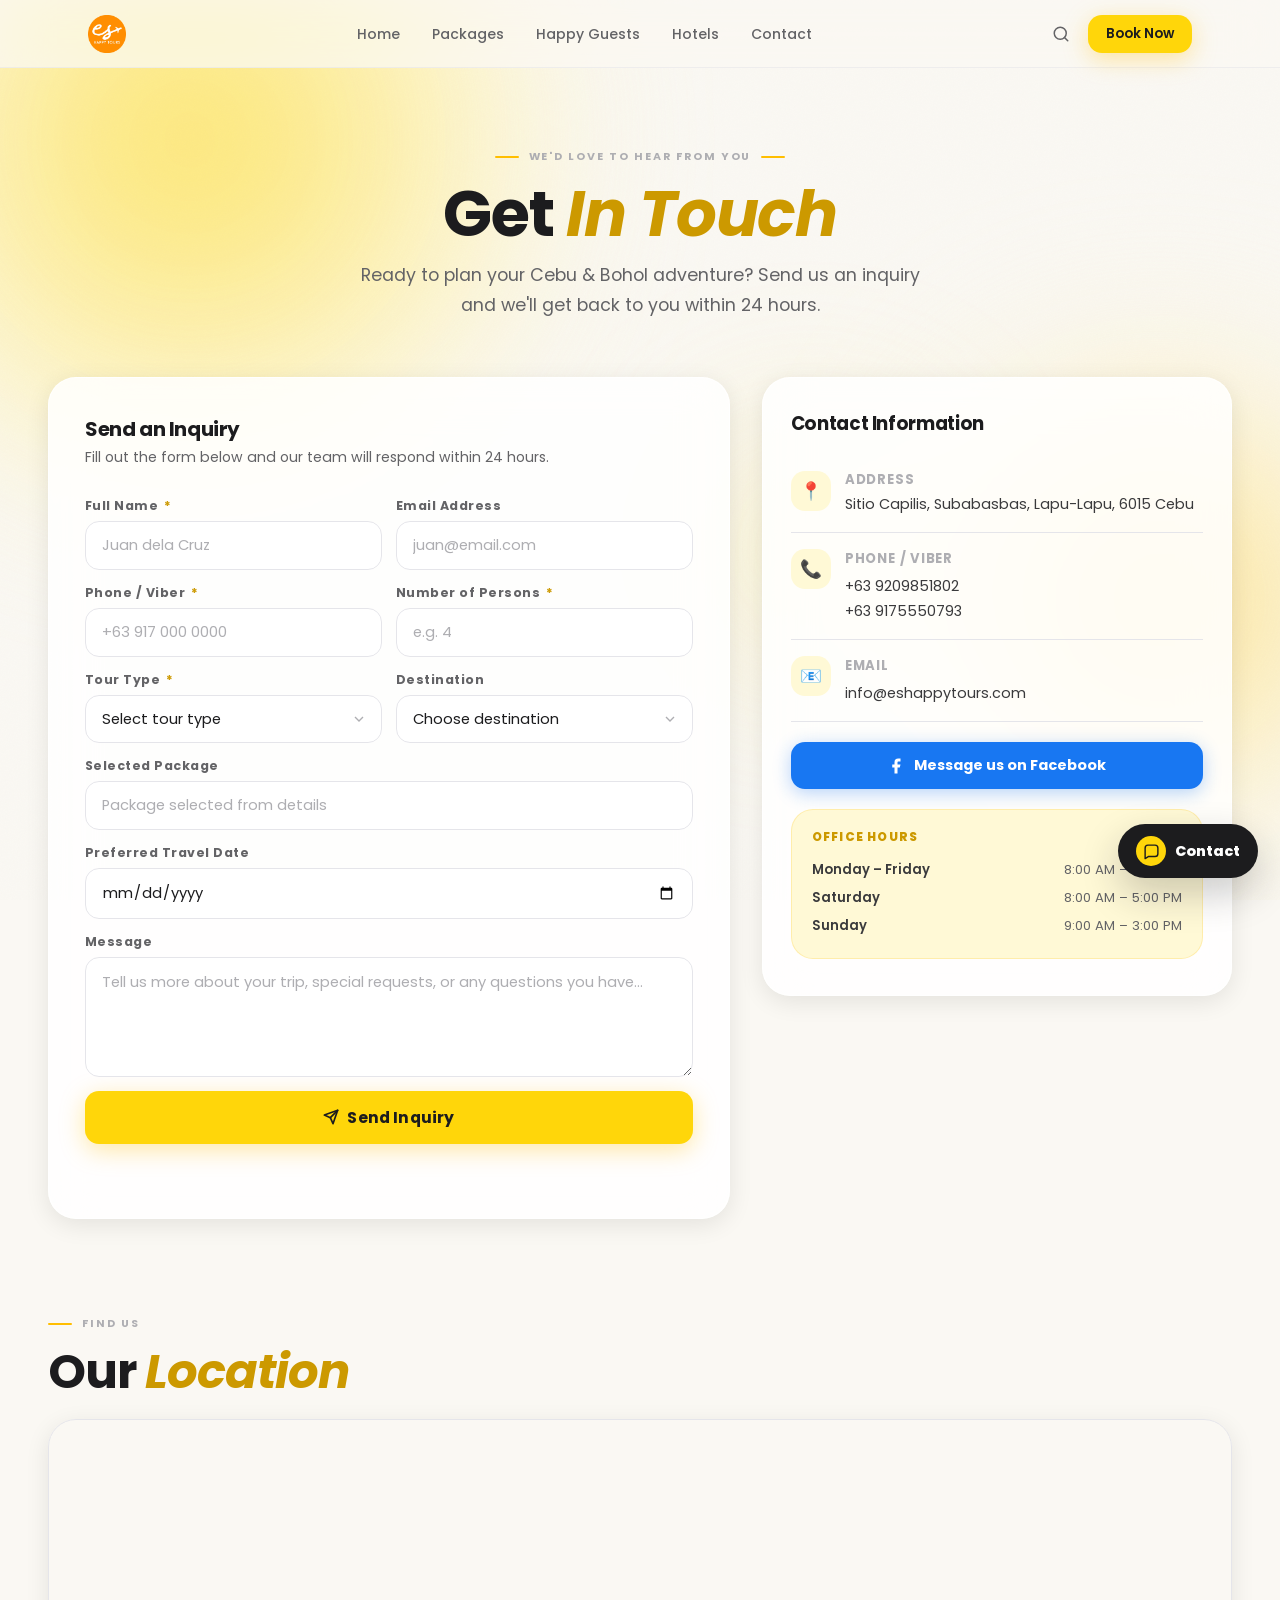
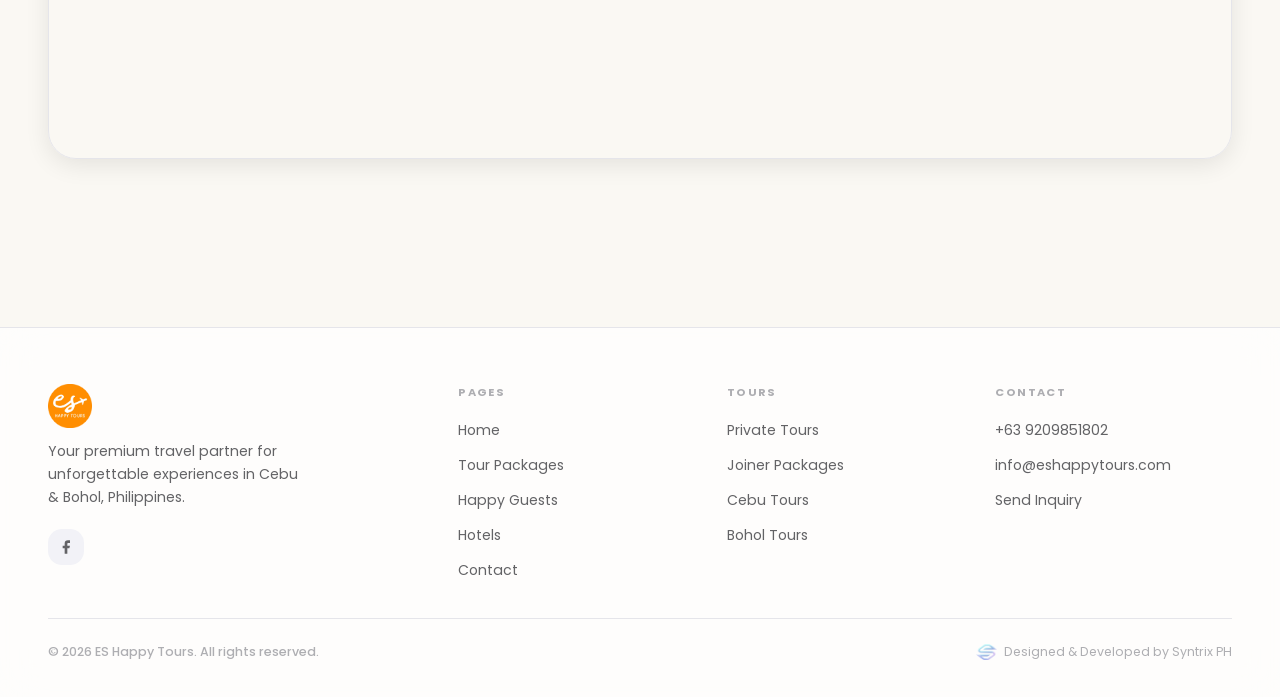
==== commit 59dd5a1d: "updated contact" ====
--- a/contact.html
+++ b/contact.html
@@ -214,7 +214,7 @@
             <div class="info-icon">📧</div>
             <div class="info-detail">
               <strong>Email</strong>
-              <a href="mailto:info@eshappytours.com">info@eshappytours.com</a>
+              <a href="contact">info@eshappytours.com</a>
             </div>
           </div>
 
@@ -287,7 +287,7 @@
       </div>
       <div class="footer-col"><h4>Pages</h4><ul><li><a href="home">Home</a></li><li><a href="packages">Tour Packages</a></li><li><a href="guests">Happy Guests</a></li><li><a href="hotels">Hotels</a></li><li><a href="contact">Contact</a></li></ul></div>
       <div class="footer-col"><h4>Tours</h4><ul><li><a href="packages">Private Tours</a></li><li><a href="packages">Joiner Packages</a></li><li><a href="packages">Cebu Tours</a></li><li><a href="packages">Bohol Tours</a></li></ul></div>
-      <div class="footer-col"><h4>Contact</h4><ul><li><a href="tel:+639209851802">+63 9209851802</a></li><li><a href="mailto:info@eshappytours.com">info@eshappytours.com</a></li><li><a href="contact">Send Inquiry</a></li></ul></div>
+      <div class="footer-col"><h4>Contact</h4><ul><li><a href="tel:+639209851802">+63 9209851802</a></li><li><a href="contact">info@eshappytours.com</a></li><li><a href="contact">Send Inquiry</a></li></ul></div>
     </div>
     <div class="footer-bottom">
       <span class="footer-copy">© 2026 ES Happy Tours. All rights reserved.</span>
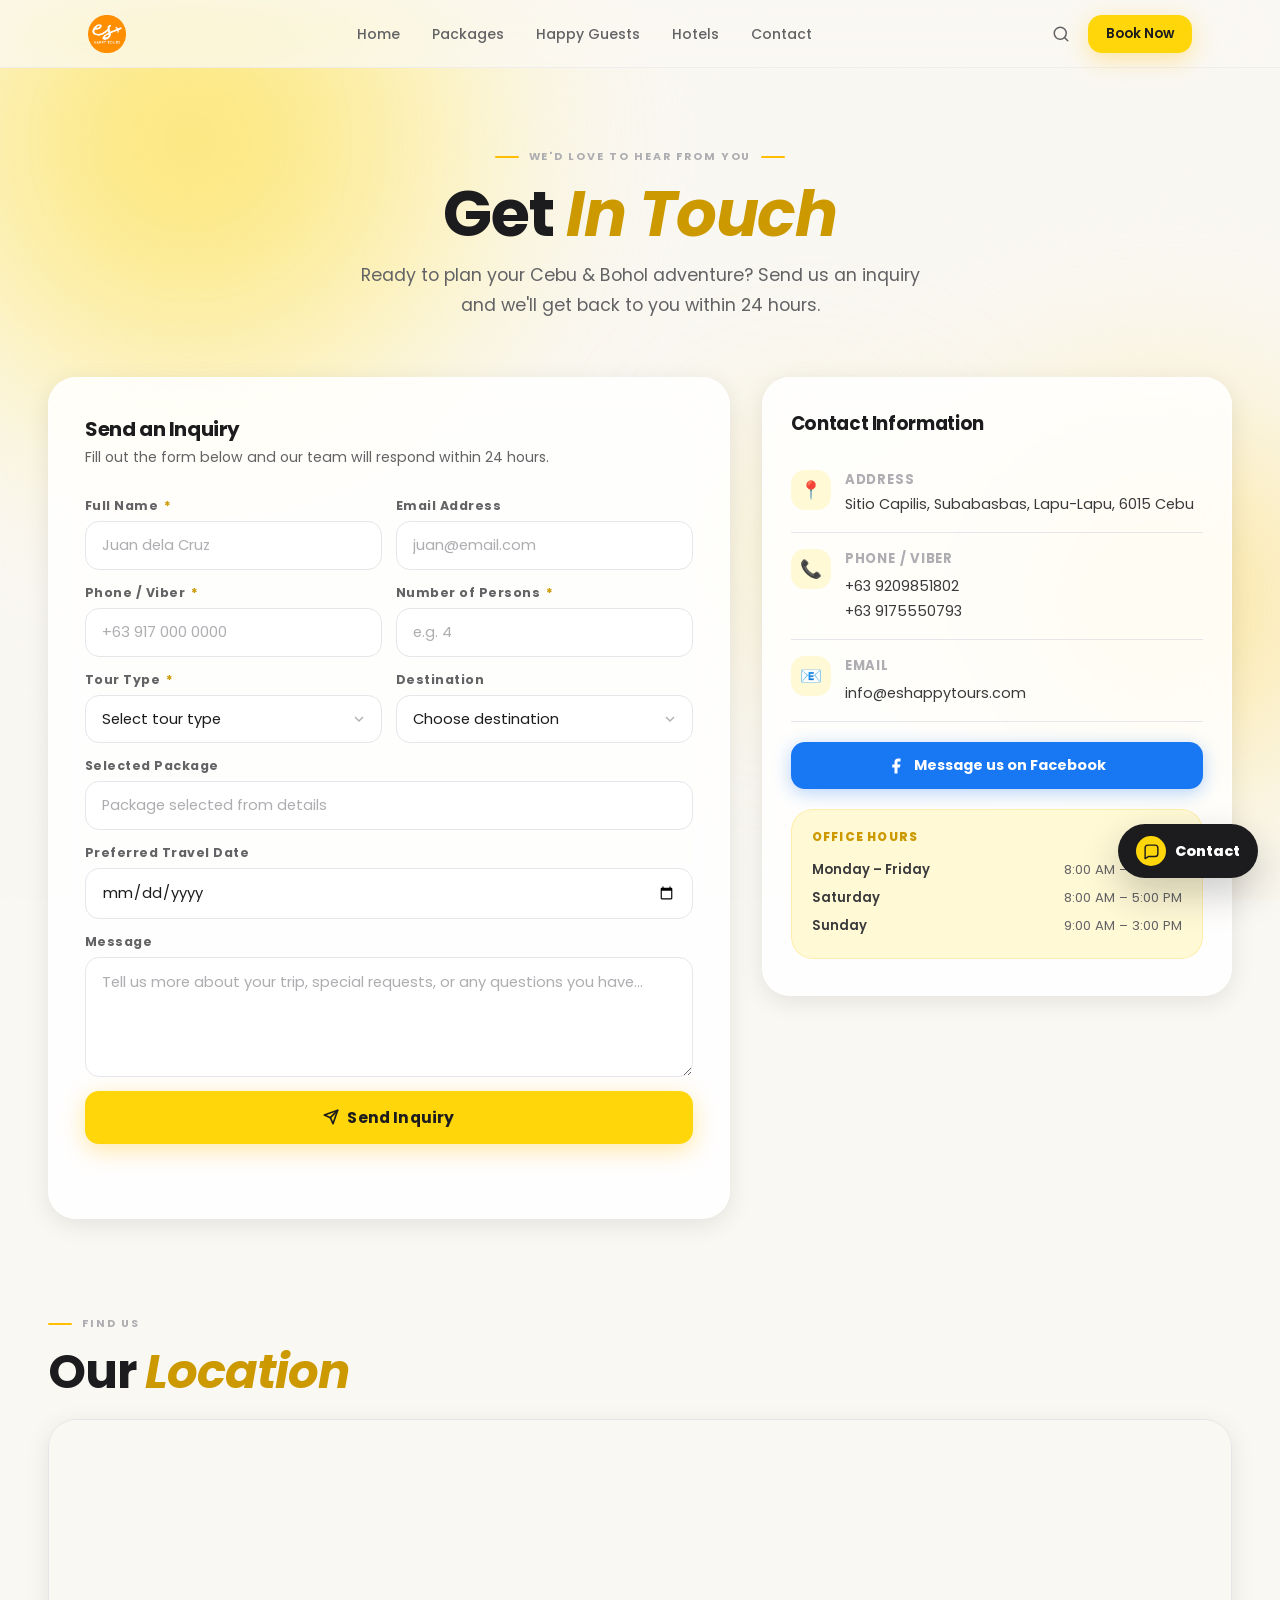
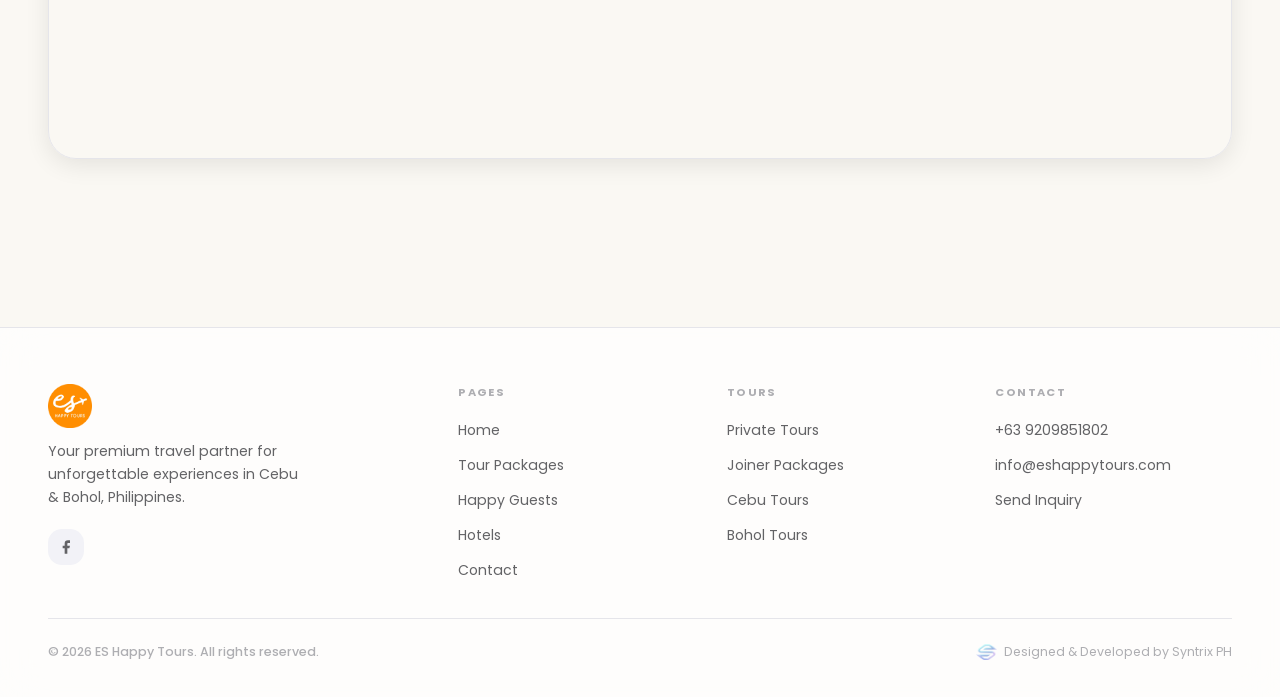
==== commit 6718605b: "Improve contact widget and happy guests gallery" ====
--- a/contact.html
+++ b/contact.html
@@ -299,7 +299,7 @@
   </footer>
 
   <script src="components/preloader/preloader.js"></script>
-  <script src="js/main.js?v=4"></script>
-  <script src="components/contact-widget/contact-widget.js"></script>
+  <script src="js/main.js?v=5"></script>
+  <script src="components/contact-widget/contact-widget.js?v=2"></script>
 </body>
 </html>
--- a/components/contact-widget/contact-widget.css
+++ b/components/contact-widget/contact-widget.css
@@ -9,6 +9,15 @@
   align-items: flex-end;
   gap: 12px;
   font-family: 'Poppins', sans-serif;
+}
+
+.contact-widget.is-drag-ready,
+.contact-widget.is-dragging {
+  user-select: none;
+}
+
+.contact-widget.is-dragging {
+  transition: none;
 }
 
 .contact-widget-panel {
@@ -116,7 +125,13 @@
   box-shadow: 0 16px 38px rgba(28,28,30,0.22);
   font-size: 0.9rem;
   font-weight: 800;
+  cursor: grab;
+  touch-action: none;
   transition: transform 0.18s var(--ease), background 0.18s var(--ease), box-shadow 0.18s var(--ease);
+}
+
+.contact-widget.is-dragging .contact-widget-toggle {
+  cursor: grabbing;
 }
 
 .contact-widget-toggle:hover {
@@ -145,6 +160,7 @@
   .contact-widget {
     right: 14px;
     bottom: 14px;
+    max-width: calc(100vw - 20px);
   }
 
   .contact-widget-toggle {
